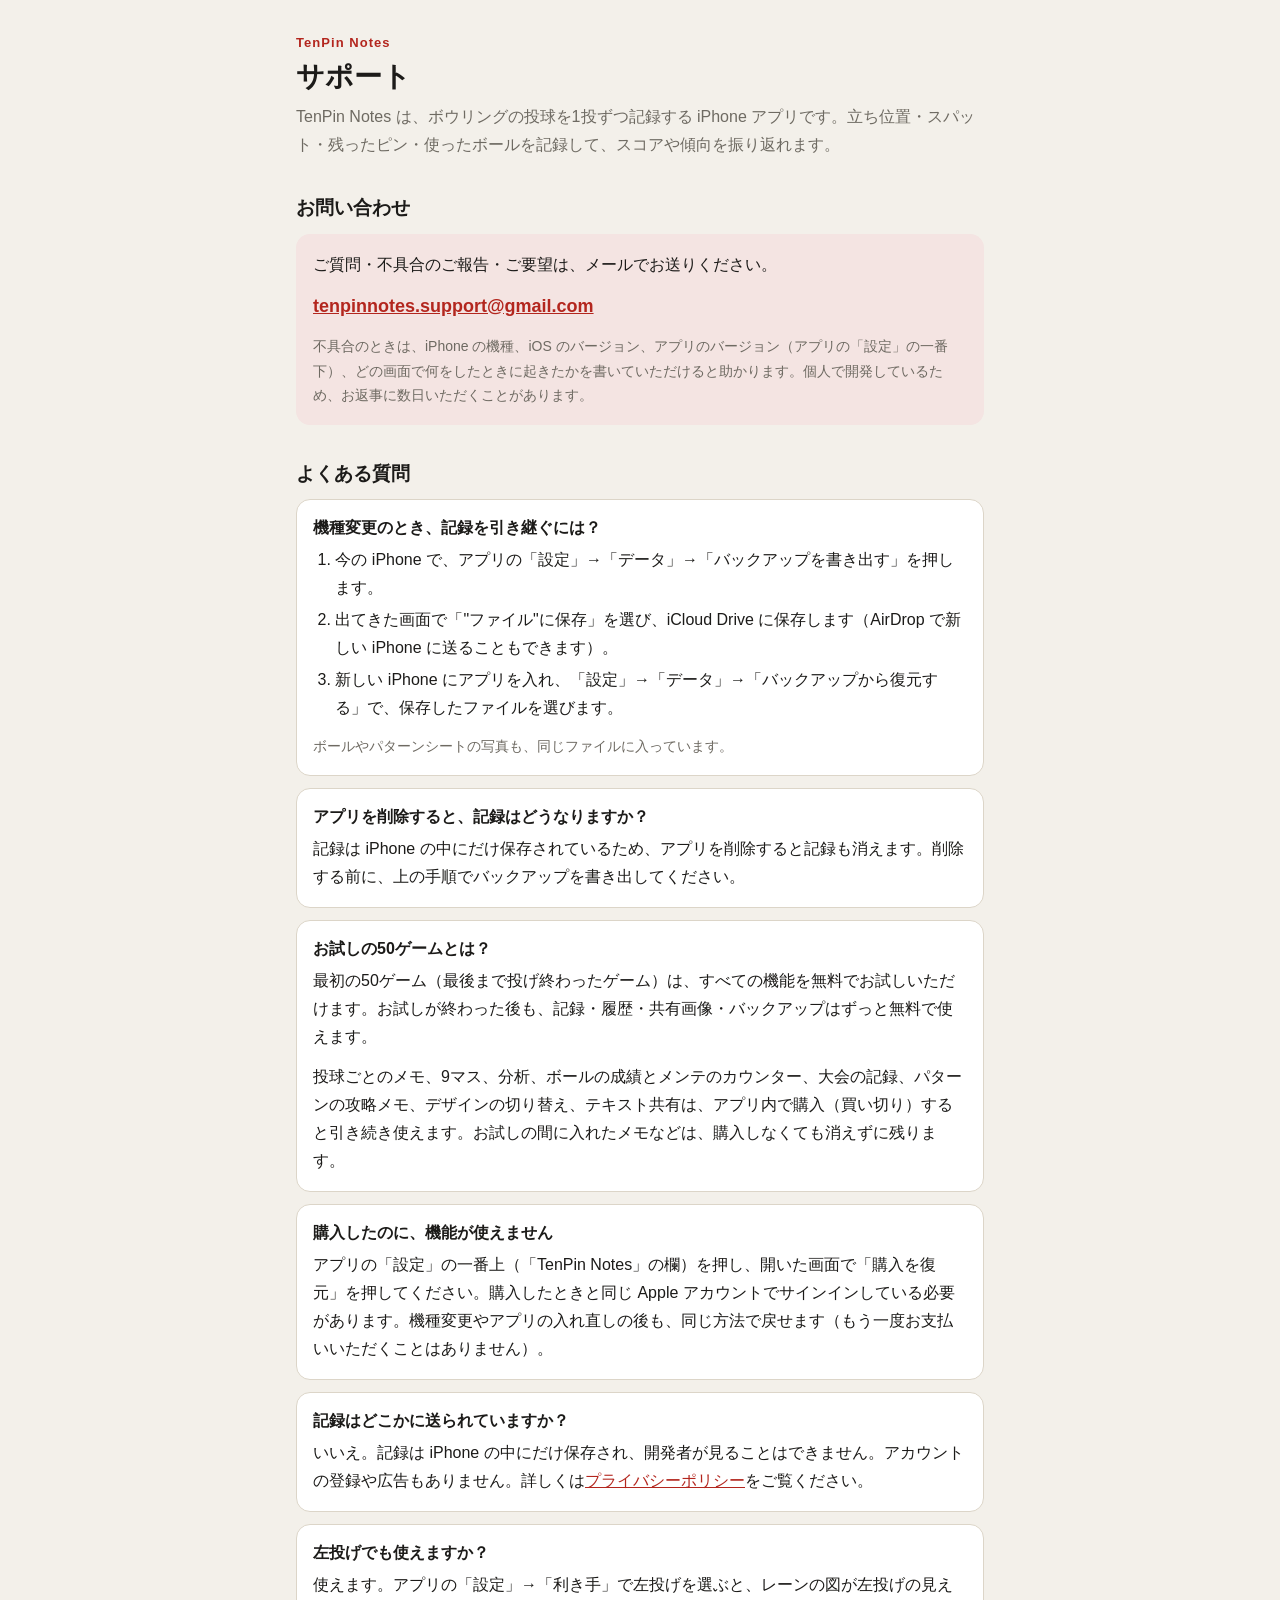
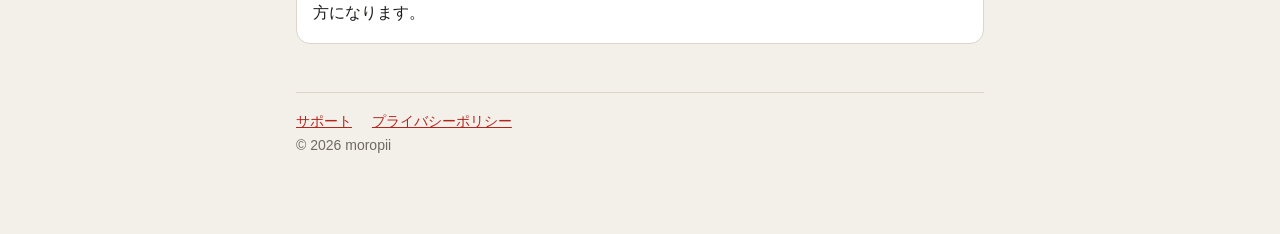
==== index.html @ ff954118 "サポートページとプライバシーポリシー" ====
<!doctype html>
<html lang="ja">
<head>
  <meta charset="utf-8">
  <meta name="viewport" content="width=device-width, initial-scale=1">
  <title>TenPin Notes サポート</title>
  <meta name="description" content="ボウリングの投球を1投ずつ記録するiPhoneアプリ「TenPin Notes」のサポートページです。">
  <link rel="stylesheet" href="style.css">
</head>
<body>
<main>
  <header>
    <p class="app">TenPin Notes</p>
    <h1>サポート</h1>
    <p class="lead">TenPin Notes は、ボウリングの投球を1投ずつ記録する iPhone アプリです。立ち位置・スパット・残ったピン・使ったボールを記録して、スコアや傾向を振り返れます。</p>
  </header>

  <h2>お問い合わせ</h2>
  <div class="card contact">
    <p>ご質問・不具合のご報告・ご要望は、メールでお送りください。</p>
    <p class="mail"><a href="mailto:tenpinnotes.support@gmail.com">tenpinnotes.support@gmail.com</a></p>
    <p class="note">不具合のときは、iPhone の機種、iOS のバージョン、アプリのバージョン（アプリの「設定」の一番下）、どの画面で何をしたときに起きたかを書いていただけると助かります。個人で開発しているため、お返事に数日いただくことがあります。</p>
  </div>

  <h2>よくある質問</h2>

  <div class="card">
    <h3>機種変更のとき、記録を引き継ぐには？</h3>
    <ol>
      <li>今の iPhone で、アプリの「設定」→「データ」→「バックアップを書き出す」を押します。</li>
      <li>出てきた画面で「"ファイル"に保存」を選び、iCloud Drive に保存します（AirDrop で新しい iPhone に送ることもできます）。</li>
      <li>新しい iPhone にアプリを入れ、「設定」→「データ」→「バックアップから復元する」で、保存したファイルを選びます。</li>
    </ol>
    <p class="note">ボールやパターンシートの写真も、同じファイルに入っています。</p>
  </div>

  <div class="card">
    <h3>アプリを削除すると、記録はどうなりますか？</h3>
    <p>記録は iPhone の中にだけ保存されているため、アプリを削除すると記録も消えます。削除する前に、上の手順でバックアップを書き出してください。</p>
  </div>

  <div class="card">
    <h3>お試しの50ゲームとは？</h3>
    <p>最初の50ゲーム（最後まで投げ終わったゲーム）は、すべての機能を無料でお試しいただけます。お試しが終わった後も、記録・履歴・共有画像・バックアップはずっと無料で使えます。</p>
    <p>投球ごとのメモ、9マス、分析、ボールの成績とメンテのカウンター、大会の記録、パターンの攻略メモ、デザインの切り替え、テキスト共有は、アプリ内で購入（買い切り）すると引き続き使えます。お試しの間に入れたメモなどは、購入しなくても消えずに残ります。</p>
  </div>

  <div class="card">
    <h3>購入したのに、機能が使えません</h3>
    <p>アプリの「設定」の一番上（「TenPin Notes」の欄）を押し、開いた画面で「購入を復元」を押してください。購入したときと同じ Apple アカウントでサインインしている必要があります。機種変更やアプリの入れ直しの後も、同じ方法で戻せます（もう一度お支払いいただくことはありません）。</p>
  </div>

  <div class="card">
    <h3>記録はどこかに送られていますか？</h3>
    <p>いいえ。記録は iPhone の中にだけ保存され、開発者が見ることはできません。アカウントの登録や広告もありません。詳しくは<a href="privacy.html">プライバシーポリシー</a>をご覧ください。</p>
  </div>

  <div class="card">
    <h3>左投げでも使えますか？</h3>
    <p>使えます。アプリの「設定」→「利き手」で左投げを選ぶと、レーンの図が左投げの見え方になります。</p>
  </div>

  <footer>
    <a href="index.html">サポート</a>
    <a href="privacy.html">プライバシーポリシー</a>
    <p>© 2026 moropii</p>
  </footer>
</main>
</body>
</html>
---- style.css ----
/* TenPin Notes のサポート・プライバシーポリシーのページ（アプリのスタンダードのデザインの色） */
:root {
  --bg: #F3F0EA;
  --surface: #FFFFFF;
  --border: #DCD5C8;
  --ink: #1C1B19;
  --ink-muted: #6E6A62;
  --accent: #B3261E;
  --accent-soft: #F4E4E2;
}
@media (prefers-color-scheme: dark) {
  :root {
    --bg: #161513;
    --surface: #211F1C;
    --border: #3A3631;
    --ink: #F1EDE6;
    --ink-muted: #A8A196;
    --accent: #F0645A;
    --accent-soft: #3A221F;
  }
}

* { box-sizing: border-box; }
body {
  margin: 0;
  background: var(--bg);
  color: var(--ink);
  font-family: -apple-system, BlinkMacSystemFont, "Hiragino Sans", "Hiragino Kaku Gothic ProN", "Noto Sans JP", sans-serif;
  font-size: 16px;
  line-height: 1.75;
  -webkit-text-size-adjust: 100%;
}
main { max-width: 720px; margin: 0 auto; padding: 32px 16px 64px; }

header { margin-bottom: 24px; }
.app { margin: 0; font-size: 13px; font-weight: 700; letter-spacing: 0.08em; color: var(--accent); }
h1 { margin: 4px 0 8px; font-size: 28px; line-height: 1.3; }
.lead { margin: 0; color: var(--ink-muted); }

h2 { margin: 36px 0 12px; font-size: 19px; line-height: 1.4; }
h3 { margin: 0 0 6px; font-size: 16px; line-height: 1.5; }
p { margin: 0 0 12px; }
ul, ol { margin: 0 0 12px; padding-left: 1.4em; }
li { margin-bottom: 4px; }
a { color: var(--accent); }

.card {
  background: var(--surface);
  border: 1px solid var(--border);
  border-radius: 14px;
  padding: 16px;
  margin-bottom: 12px;
}
.card > :last-child { margin-bottom: 0; }
.contact { background: var(--accent-soft); border-color: transparent; }
.mail { font-size: 18px; font-weight: 700; word-break: break-all; }
.note { font-size: 14px; color: var(--ink-muted); }

footer {
  margin-top: 48px;
  padding-top: 16px;
  border-top: 1px solid var(--border);
  font-size: 14px;
  color: var(--ink-muted);
}
footer a { margin-right: 16px; }
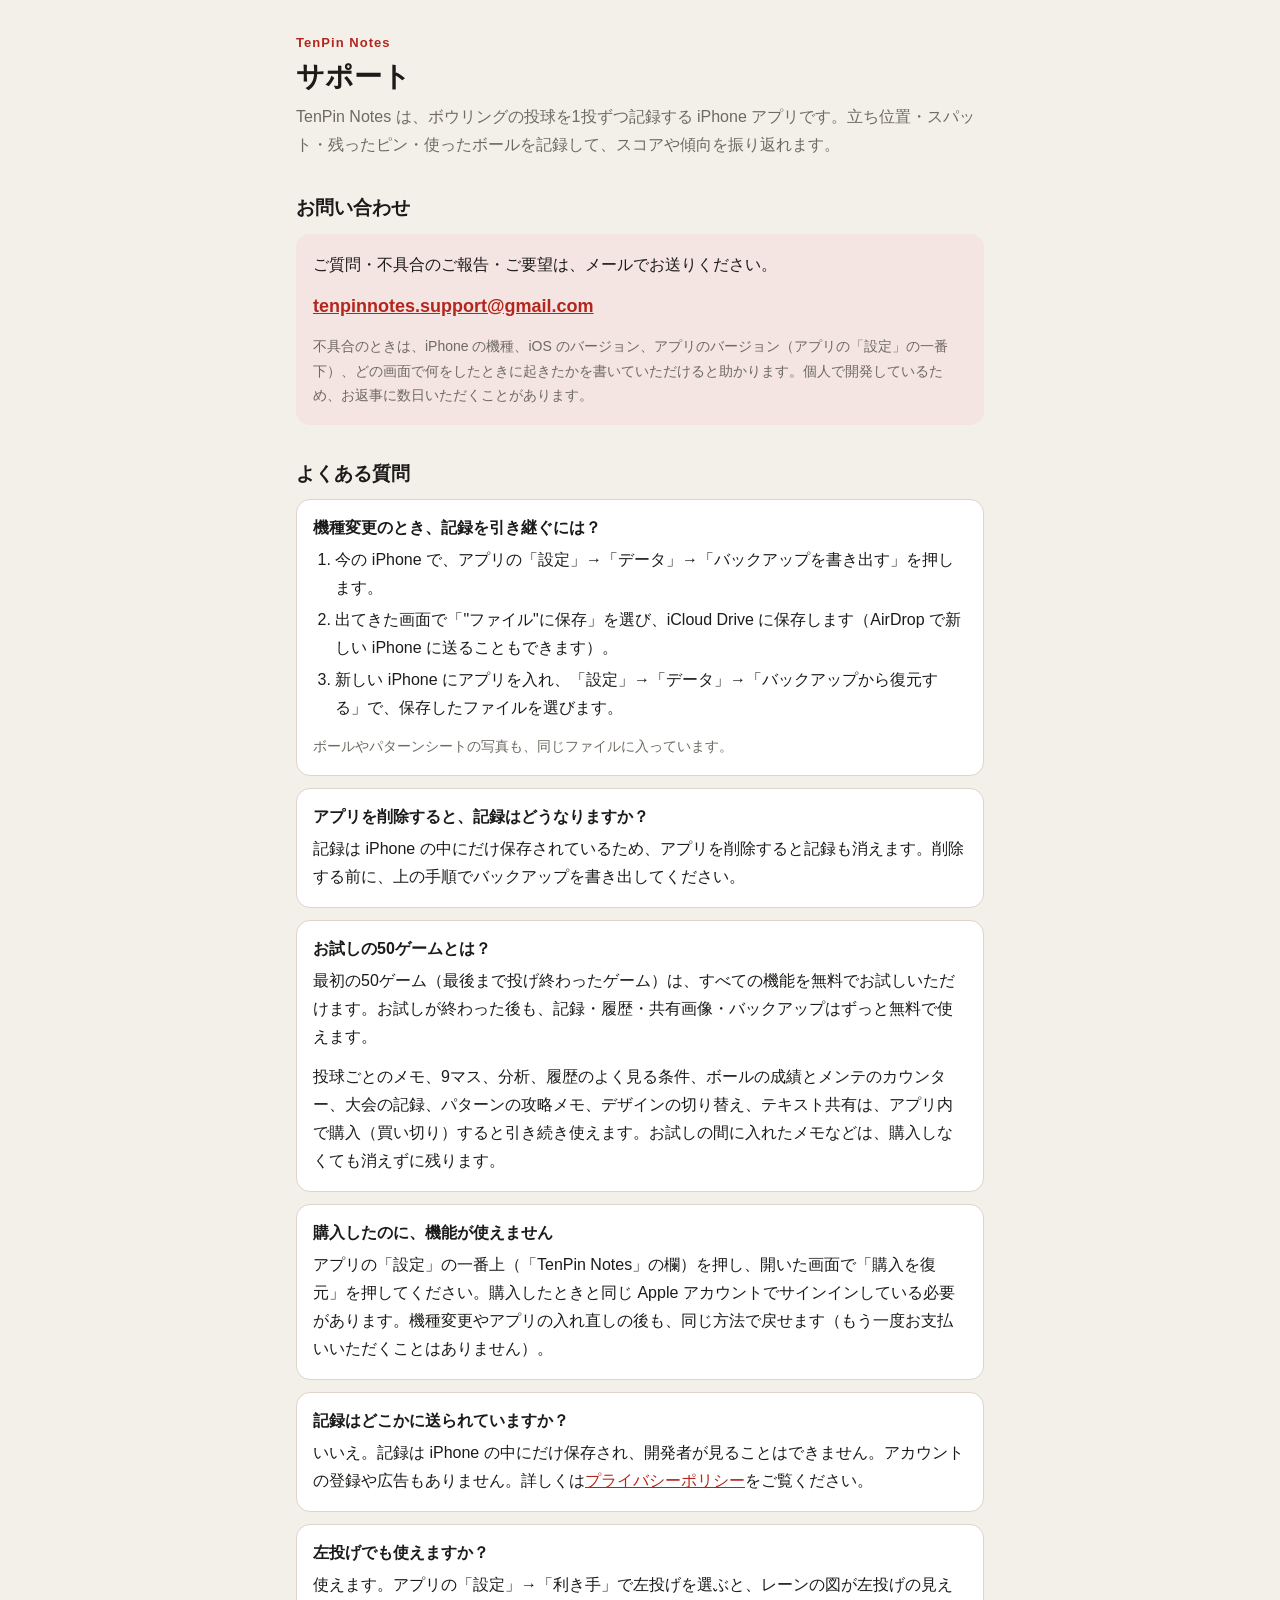
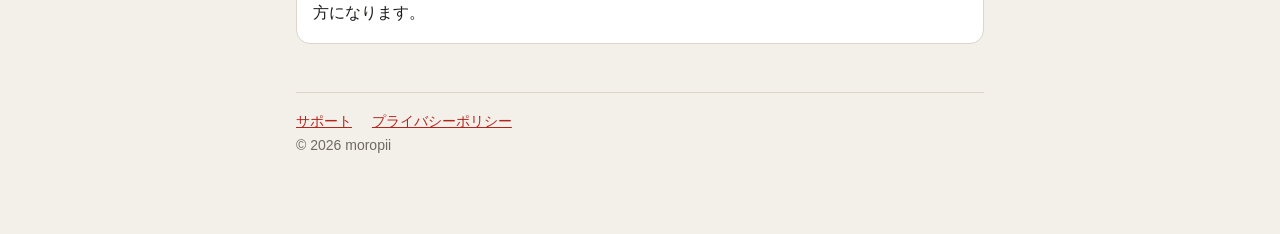
==== commit fda05582: "有料の機能の一覧に「履歴のよく見る条件」を追加" ====
--- a/index.html
+++ b/index.html
@@ -42,7 +42,7 @@
   <div class="card">
     <h3>お試しの50ゲームとは？</h3>
     <p>最初の50ゲーム（最後まで投げ終わったゲーム）は、すべての機能を無料でお試しいただけます。お試しが終わった後も、記録・履歴・共有画像・バックアップはずっと無料で使えます。</p>
-    <p>投球ごとのメモ、9マス、分析、ボールの成績とメンテのカウンター、大会の記録、パターンの攻略メモ、デザインの切り替え、テキスト共有は、アプリ内で購入（買い切り）すると引き続き使えます。お試しの間に入れたメモなどは、購入しなくても消えずに残ります。</p>
+    <p>投球ごとのメモ、9マス、分析、履歴のよく見る条件、ボールの成績とメンテのカウンター、大会の記録、パターンの攻略メモ、デザインの切り替え、テキスト共有は、アプリ内で購入（買い切り）すると引き続き使えます。お試しの間に入れたメモなどは、購入しなくても消えずに残ります。</p>
   </div>
 
   <div class="card">
